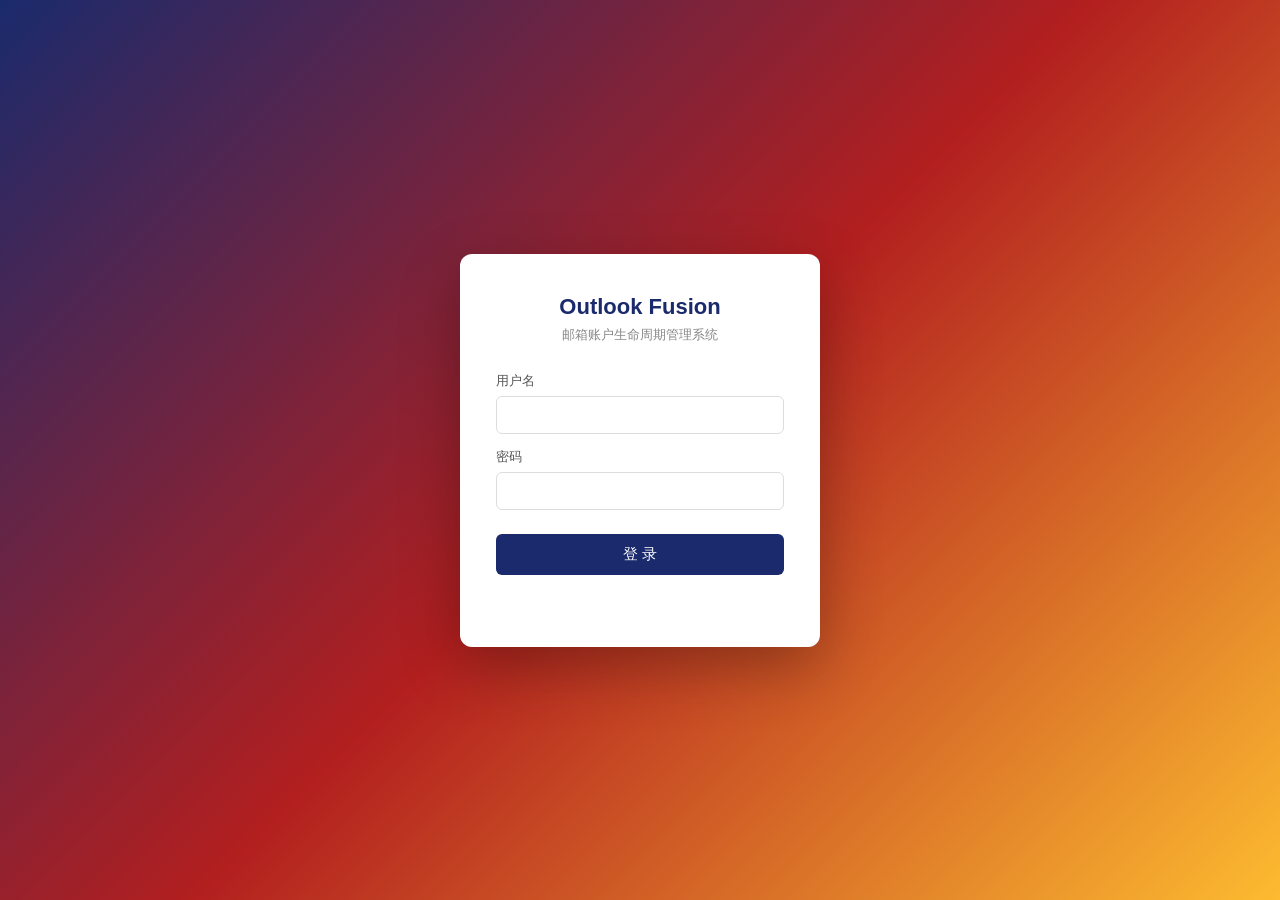
==== static/login.html @ 4477faa4 "P5+P6: 安全层 + Web UI + 收尾 安全层: - security/sessions.py: 内存 TTL 会话存储（滑动过期） - security/rate_limit.py: 登录" ====
<!DOCTYPE html>
<html lang="zh-CN">
<head>
<meta charset="UTF-8">
<meta name="viewport" content="width=device-width, initial-scale=1.0">
<title>Outlook Fusion - 登录</title>
<style>
  * { box-sizing: border-box; margin: 0; padding: 0; }
  body {
    font-family: -apple-system, "Segoe UI", "Microsoft YaHei", sans-serif;
    background: linear-gradient(135deg, #1a2a6c 0%, #b21f1f 50%, #fdbb30 100%);
    min-height: 100vh; display: flex; align-items: center; justify-content: center;
  }
  .card {
    background: #fff; border-radius: 12px; padding: 40px 36px; width: 360px;
    box-shadow: 0 20px 60px rgba(0,0,0,.3);
  }
  h1 { font-size: 22px; text-align: center; margin-bottom: 6px; color: #1a2a6c; }
  .sub { text-align: center; color: #888; font-size: 13px; margin-bottom: 28px; }
  label { display: block; font-size: 13px; color: #555; margin: 14px 0 6px; }
  input {
    width: 100%; padding: 10px 12px; border: 1px solid #ddd; border-radius: 6px;
    font-size: 14px; outline: none; transition: border .2s;
  }
  input:focus { border-color: #1a2a6c; }
  button {
    width: 100%; margin-top: 24px; padding: 11px; border: none; border-radius: 6px;
    background: #1a2a6c; color: #fff; font-size: 15px; cursor: pointer; transition: opacity .2s;
  }
  button:hover { opacity: .88; }
  .error { color: #c0392b; font-size: 13px; margin-top: 14px; text-align: center; min-height: 18px; }
</style>
</head>
<body>
<div class="card">
  <h1>Outlook Fusion</h1>
  <div class="sub">邮箱账户生命周期管理系统</div>
  <form id="loginForm">
    <label for="username">用户名</label>
    <input id="username" autocomplete="username" required>
    <label for="password">密码</label>
    <input id="password" type="password" autocomplete="current-password" required>
    <button type="submit">登 录</button>
    <div class="error" id="error"></div>
  </form>
</div>
<script>
document.getElementById('loginForm').addEventListener('submit', async (e) => {
  e.preventDefault();
  const err = document.getElementById('error');
  err.textContent = '';
  try {
    const res = await fetch('/api/auth/login', {
      method: 'POST',
      headers: {'Content-Type': 'application/json'},
      body: JSON.stringify({
        username: document.getElementById('username').value,
        password: document.getElementById('password').value,
      }),
    });
    if (res.ok) { window.location.href = '/'; }
    else {
      const data = await res.json().catch(() => ({}));
      err.textContent = data.detail || '登录失败';
    }
  } catch (ex) { err.textContent = '网络错误: ' + ex.message; }
});
</script>
</body>
</html>
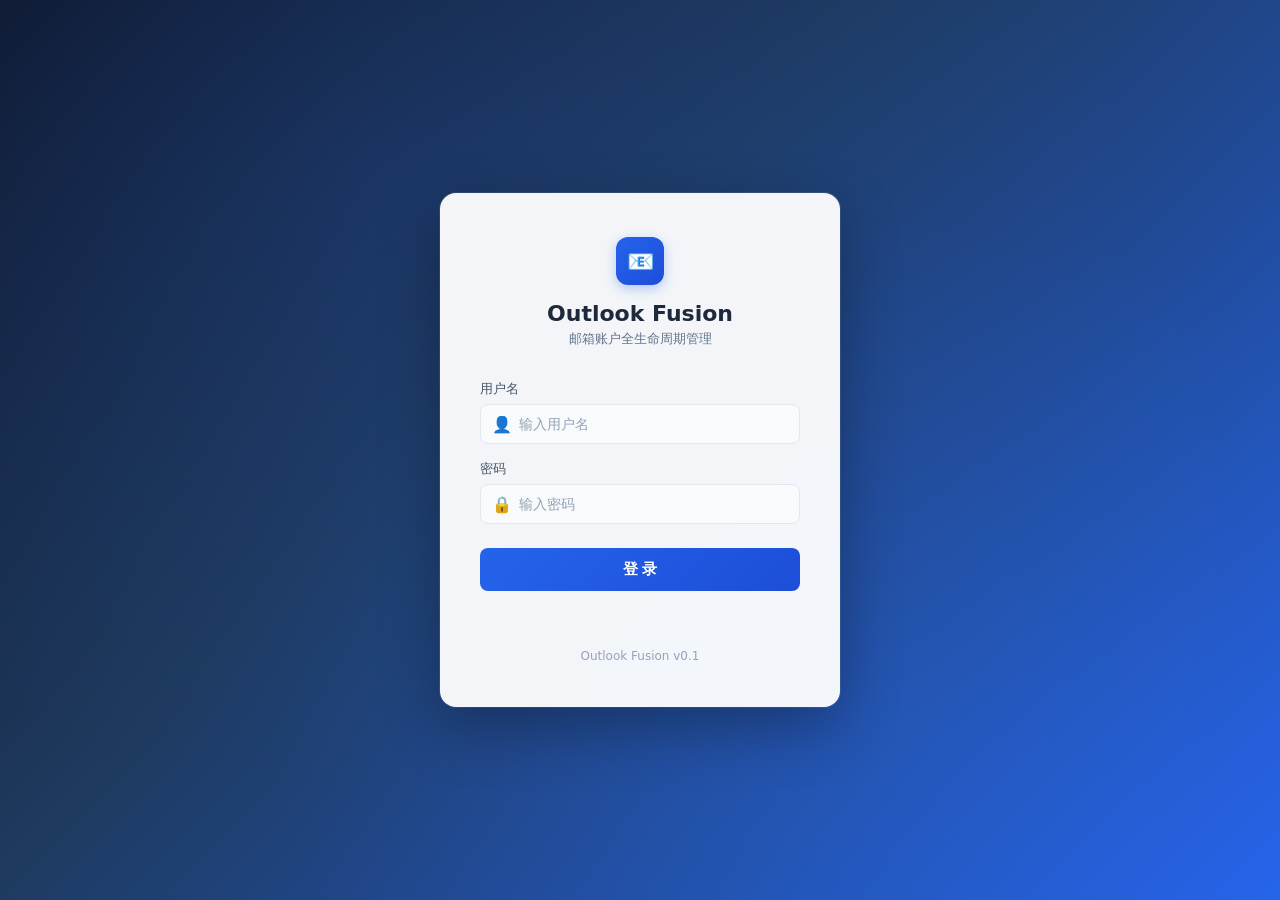
==== commit e501c802: "P7: 运行时修复 + UI 重构 + Docker 部署配置 - 修复 get_session 提交/回滚、IMAP xoauth2、缺失邮件详情路由、限流配置引用 - 新增 strip_html " ====
--- a/static/login.html
+++ b/static/login.html
@@ -5,50 +5,127 @@
 <meta name="viewport" content="width=device-width, initial-scale=1.0">
 <title>Outlook Fusion - 登录</title>
 <style>
-  * { box-sizing: border-box; margin: 0; padding: 0; }
+  *, *::before, *::after { box-sizing: border-box; margin: 0; padding: 0; }
   body {
-    font-family: -apple-system, "Segoe UI", "Microsoft YaHei", sans-serif;
-    background: linear-gradient(135deg, #1a2a6c 0%, #b21f1f 50%, #fdbb30 100%);
+    font-family: -apple-system, "Segoe UI", "Microsoft YaHei", system-ui, sans-serif;
+    background: linear-gradient(135deg, #0f172a 0%, #1e3a5f 40%, #2563eb 100%);
     min-height: 100vh; display: flex; align-items: center; justify-content: center;
+    padding: 20px; position: relative; overflow: hidden;
   }
+  body::before {
+    content: ''; position: absolute; inset: 0;
+    background: radial-gradient(ellipse at 30% 20%, rgba(37,99,235,.15) 0%, transparent 60%),
+                radial-gradient(ellipse at 70% 80%, rgba(59,130,246,.1) 0%, transparent 50%);
+    pointer-events: none;
+  }
+
+  @keyframes fadeUp {
+    from { opacity: 0; transform: translateY(16px) scale(.98); }
+    to { opacity: 1; transform: translateY(0) scale(1); }
+  }
+  @keyframes fadeIn {
+    from { opacity: 0; }
+    to { opacity: 1; }
+  }
+  @keyframes shake {
+    0%, 100% { transform: translateX(0); }
+    20% { transform: translateX(-6px); }
+    40% { transform: translateX(6px); }
+    60% { transform: translateX(-4px); }
+    80% { transform: translateX(4px); }
+  }
+
   .card {
-    background: #fff; border-radius: 12px; padding: 40px 36px; width: 360px;
-    box-shadow: 0 20px 60px rgba(0,0,0,.3);
+    background: rgba(255,255,255,.95); backdrop-filter: blur(20px);
+    border-radius: 16px; padding: 44px 40px; width: 100%; max-width: 400px;
+    box-shadow: 0 20px 60px rgba(0,0,0,.3), 0 0 0 1px rgba(255,255,255,.1);
+    animation: fadeUp .5s cubic-bezier(0.16, 1, 0.3, 1) both;
+    position: relative; z-index: 1;
   }
-  h1 { font-size: 22px; text-align: center; margin-bottom: 6px; color: #1a2a6c; }
-  .sub { text-align: center; color: #888; font-size: 13px; margin-bottom: 28px; }
-  label { display: block; font-size: 13px; color: #555; margin: 14px 0 6px; }
+  .logo {
+    width: 48px; height: 48px; background: linear-gradient(135deg, #2563eb, #1d4ed8);
+    border-radius: 12px; display: flex; align-items: center; justify-content: center;
+    margin: 0 auto 16px; font-size: 22px; color: #fff;
+    box-shadow: 0 4px 12px rgba(37,99,235,.3);
+  }
+  h1 { font-size: 22px; text-align: center; color: #1e293b; font-weight: 700; }
+  .sub { text-align: center; color: #64748b; font-size: 13px; margin: 4px 0 32px; }
+  label { display: block; font-size: 13px; font-weight: 500; color: #475569; margin: 16px 0 6px; }
+  .input-wrap { position: relative; }
+  .input-wrap .icon {
+    position: absolute; left: 12px; top: 50%; transform: translateY(-50%);
+    color: #94a3b8; font-size: 16px; pointer-events: none; transition: color .2s;
+  }
   input {
-    width: 100%; padding: 10px 12px; border: 1px solid #ddd; border-radius: 6px;
-    font-size: 14px; outline: none; transition: border .2s;
+    width: 100%; padding: 11px 12px 11px 38px; border: 1.5px solid #e2e8f0; border-radius: 8px;
+    font-size: 14px; outline: none; transition: all .2s;
+    background: #f8fafc; color: #1e293b;
   }
-  input:focus { border-color: #1a2a6c; }
+  input:hover { border-color: #cbd5e1; }
+  input:focus {
+    border-color: #2563eb; background: #fff;
+    box-shadow: 0 0 0 3px rgba(37,99,235,.12);
+  }
+  input::placeholder { color: #94a3b8; }
   button {
-    width: 100%; margin-top: 24px; padding: 11px; border: none; border-radius: 6px;
-    background: #1a2a6c; color: #fff; font-size: 15px; cursor: pointer; transition: opacity .2s;
+    width: 100%; margin-top: 24px; padding: 12px; border: none; border-radius: 8px;
+    background: linear-gradient(135deg, #2563eb, #1d4ed8);
+    color: #fff; font-size: 15px; font-weight: 600; cursor: pointer;
+    transition: all .2s; position: relative; overflow: hidden;
   }
-  button:hover { opacity: .88; }
-  .error { color: #c0392b; font-size: 13px; margin-top: 14px; text-align: center; min-height: 18px; }
+  button:hover { transform: translateY(-1px); box-shadow: 0 4px 14px rgba(37,99,235,.35); }
+  button:active { transform: translateY(0); }
+  button:disabled { opacity: .6; cursor: not-allowed; transform: none; }
+  .btn-spinner {
+    display: none; width: 18px; height: 18px; border: 2px solid rgba(255,255,255,.3);
+    border-top-color: #fff; border-radius: 50%; animation: spin .6s linear infinite;
+    margin: 0 auto;
+  }
+  button.loading .btn-text { display: none; }
+  button.loading .btn-spinner { display: block; }
+  @keyframes spin { to { transform: rotate(360deg); } }
+
+  .error {
+    color: #ef4444; font-size: 13px; margin-top: 14px; text-align: center;
+    min-height: 20px; transition: all .2s;
+  }
+  .error.shake { animation: shake .4s ease; }
+  .footer { text-align: center; margin-top: 24px; font-size: 12px; color: #94a3b8; }
 </style>
 </head>
 <body>
 <div class="card">
+  <div class="logo">📧</div>
   <h1>Outlook Fusion</h1>
-  <div class="sub">邮箱账户生命周期管理系统</div>
+  <div class="sub">邮箱账户全生命周期管理</div>
   <form id="loginForm">
     <label for="username">用户名</label>
-    <input id="username" autocomplete="username" required>
+    <div class="input-wrap">
+      <span class="icon">👤</span>
+      <input id="username" placeholder="输入用户名" autocomplete="username" required>
+    </div>
     <label for="password">密码</label>
-    <input id="password" type="password" autocomplete="current-password" required>
-    <button type="submit">登 录</button>
+    <div class="input-wrap">
+      <span class="icon">🔒</span>
+      <input id="password" type="password" placeholder="输入密码" autocomplete="current-password" required>
+    </div>
+    <button type="submit" id="loginBtn">
+      <span class="btn-text">登 录</span>
+      <div class="btn-spinner"></div>
+    </button>
     <div class="error" id="error"></div>
   </form>
+  <div class="footer">Outlook Fusion v0.1</div>
 </div>
 <script>
-document.getElementById('loginForm').addEventListener('submit', async (e) => {
+const form = document.getElementById('loginForm');
+const btn = document.getElementById('loginBtn');
+const err = document.getElementById('error');
+
+form.addEventListener('submit', async (e) => {
   e.preventDefault();
-  const err = document.getElementById('error');
-  err.textContent = '';
+  err.textContent = ''; err.classList.remove('shake');
+  btn.classList.add('loading');
   try {
     const res = await fetch('/api/auth/login', {
       method: 'POST',
@@ -58,13 +135,21 @@
         password: document.getElementById('password').value,
       }),
     });
-    if (res.ok) { window.location.href = '/'; }
-    else {
+    if (res.ok) {
+      btn.classList.remove('loading');
+      btn.querySelector('.btn-text').textContent = '✓ 登录成功';
+      setTimeout(() => { window.location.href = '/'; }, 300);
+    } else {
       const data = await res.json().catch(() => ({}));
-      err.textContent = data.detail || '登录失败';
+      err.textContent = data.detail || '用户名或密码错误';
+      err.classList.add('shake');
     }
-  } catch (ex) { err.textContent = '网络错误: ' + ex.message; }
+  } catch (ex) {
+    err.textContent = '网络错误: ' + ex.message;
+    err.classList.add('shake');
+  }
+  btn.classList.remove('loading');
 });
 </script>
 </body>
-</html>
+</html>
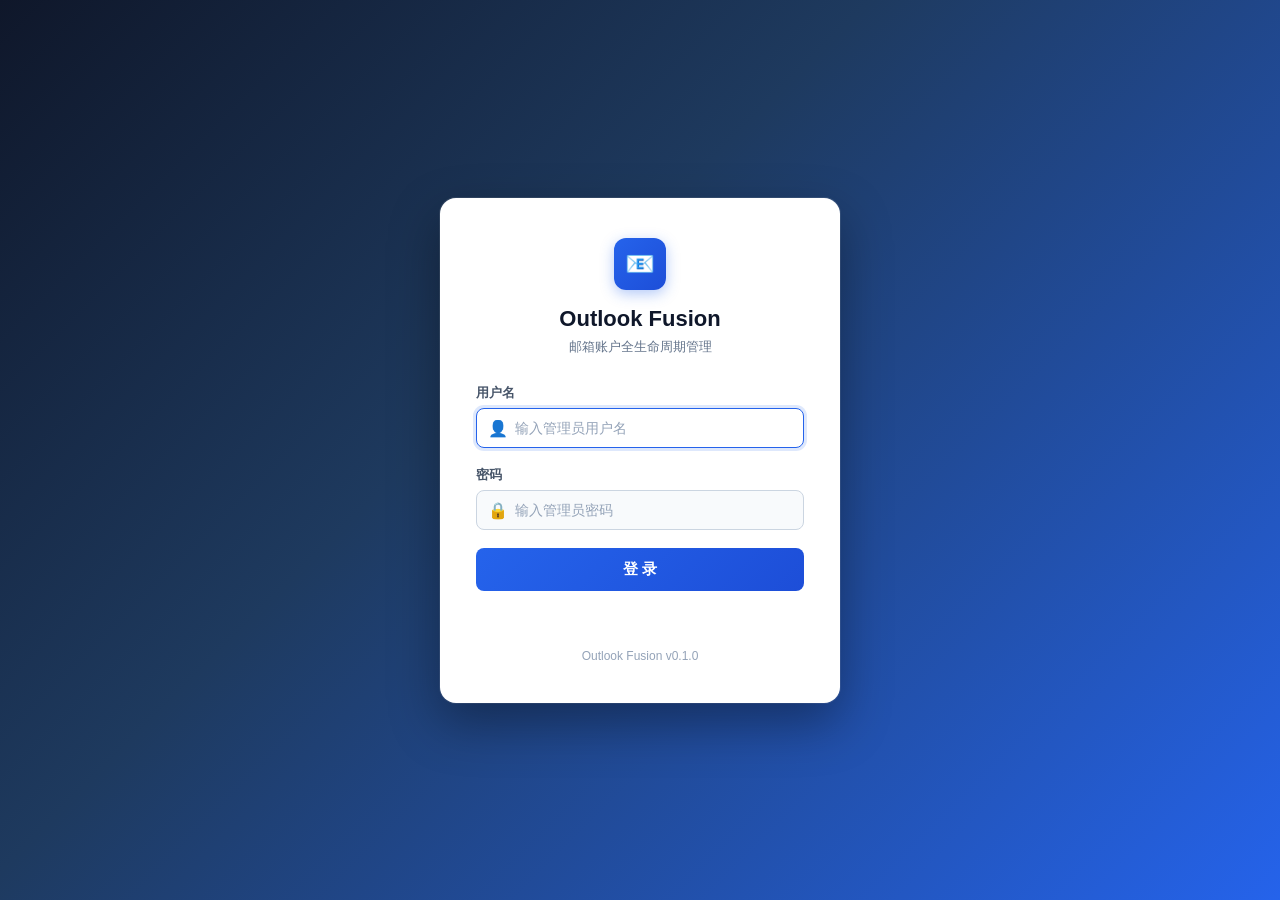
==== commit d088cbd4: "feat: implement account management dashboard, OAuth token caching, and backend email utilities" ====
--- a/static/login.html
+++ b/static/login.html
@@ -6,149 +6,170 @@
 <title>Outlook Fusion - 登录</title>
 <style>
   *, *::before, *::after { box-sizing: border-box; margin: 0; padding: 0; }
+  html, body {
+    width: 100%; min-height: 100%; height: 100%;
+    font-family: -apple-system, BlinkMacSystemFont, "Segoe UI", Roboto, "PingFang SC", "Microsoft YaHei", sans-serif;
+    background-color: #0f172a;
+    background: linear-gradient(135deg, #0f172a 0%, #1e3a5f 40%, #2563eb 100%);
+    color: #1e293b;
+  }
   body {
-    font-family: -apple-system, "Segoe UI", "Microsoft YaHei", system-ui, sans-serif;
-    background: linear-gradient(135deg, #0f172a 0%, #1e3a5f 40%, #2563eb 100%);
-    min-height: 100vh; display: flex; align-items: center; justify-content: center;
-    padding: 20px; position: relative; overflow: hidden;
-  }
-  body::before {
-    content: ''; position: absolute; inset: 0;
-    background: radial-gradient(ellipse at 30% 20%, rgba(37,99,235,.15) 0%, transparent 60%),
-                radial-gradient(ellipse at 70% 80%, rgba(59,130,246,.1) 0%, transparent 50%);
-    pointer-events: none;
+    display: flex; align-items: center; justify-content: center;
+    padding: 20px;
   }
 
   @keyframes fadeUp {
-    from { opacity: 0; transform: translateY(16px) scale(.98); }
-    to { opacity: 1; transform: translateY(0) scale(1); }
+    from { opacity: 0; transform: translateY(16px); }
+    to { opacity: 1; transform: translateY(0); }
   }
-  @keyframes fadeIn {
-    from { opacity: 0; }
-    to { opacity: 1; }
-  }
+  @keyframes spin { to { transform: rotate(360deg); } }
   @keyframes shake {
     0%, 100% { transform: translateX(0); }
-    20% { transform: translateX(-6px); }
-    40% { transform: translateX(6px); }
-    60% { transform: translateX(-4px); }
-    80% { transform: translateX(4px); }
+    20%, 60% { transform: translateX(-5px); }
+    40%, 80% { transform: translateX(5px); }
   }
 
-  .card {
-    background: rgba(255,255,255,.95); backdrop-filter: blur(20px);
-    border-radius: 16px; padding: 44px 40px; width: 100%; max-width: 400px;
-    box-shadow: 0 20px 60px rgba(0,0,0,.3), 0 0 0 1px rgba(255,255,255,.1);
-    animation: fadeUp .5s cubic-bezier(0.16, 1, 0.3, 1) both;
-    position: relative; z-index: 1;
+  .login-card {
+    background: #ffffff;
+    border-radius: 16px;
+    padding: 40px 36px;
+    width: 100%; max-width: 400px;
+    box-shadow: 0 20px 50px rgba(0,0,0,.35), 0 0 0 1px rgba(255,255,255,.1);
+    animation: fadeUp .4s cubic-bezier(0.16, 1, 0.3, 1) both;
   }
-  .logo {
-    width: 48px; height: 48px; background: linear-gradient(135deg, #2563eb, #1d4ed8);
+  .logo-box {
+    width: 52px; height: 52px;
+    background: linear-gradient(135deg, #2563eb, #1d4ed8);
     border-radius: 12px; display: flex; align-items: center; justify-content: center;
-    margin: 0 auto 16px; font-size: 22px; color: #fff;
-    box-shadow: 0 4px 12px rgba(37,99,235,.3);
+    margin: 0 auto 16px; font-size: 24px; color: #fff;
+    box-shadow: 0 4px 14px rgba(37,99,235,.35);
   }
-  h1 { font-size: 22px; text-align: center; color: #1e293b; font-weight: 700; }
-  .sub { text-align: center; color: #64748b; font-size: 13px; margin: 4px 0 32px; }
-  label { display: block; font-size: 13px; font-weight: 500; color: #475569; margin: 16px 0 6px; }
+  h1 { font-size: 22px; text-align: center; color: #0f172a; font-weight: 700; margin-bottom: 6px; }
+  .sub { text-align: center; color: #64748b; font-size: 13px; margin-bottom: 28px; }
+  
+  .form-group { margin-bottom: 18px; }
+  label { display: block; font-size: 13px; font-weight: 600; color: #475569; margin-bottom: 6px; }
   .input-wrap { position: relative; }
   .input-wrap .icon {
     position: absolute; left: 12px; top: 50%; transform: translateY(-50%);
-    color: #94a3b8; font-size: 16px; pointer-events: none; transition: color .2s;
+    font-size: 16px; color: #94a3b8; pointer-events: none;
   }
   input {
-    width: 100%; padding: 11px 12px 11px 38px; border: 1.5px solid #e2e8f0; border-radius: 8px;
+    width: 100%; padding: 11px 12px 11px 38px; border: 1.5px solid #cbd5e1; border-radius: 8px;
     font-size: 14px; outline: none; transition: all .2s;
-    background: #f8fafc; color: #1e293b;
+    background: #f8fafc; color: #0f172a;
   }
-  input:hover { border-color: #cbd5e1; }
   input:focus {
-    border-color: #2563eb; background: #fff;
-    box-shadow: 0 0 0 3px rgba(37,99,235,.12);
+    border-color: #2563eb; background: #ffffff;
+    box-shadow: 0 0 0 3px rgba(37,99,235,.15);
   }
   input::placeholder { color: #94a3b8; }
+  
   button {
-    width: 100%; margin-top: 24px; padding: 12px; border: none; border-radius: 8px;
+    width: 100%; margin-top: 10px; padding: 12px; border: none; border-radius: 8px;
     background: linear-gradient(135deg, #2563eb, #1d4ed8);
     color: #fff; font-size: 15px; font-weight: 600; cursor: pointer;
-    transition: all .2s; position: relative; overflow: hidden;
+    transition: all .2s; display: flex; align-items: center; justify-content: center; gap: 8px;
   }
   button:hover { transform: translateY(-1px); box-shadow: 0 4px 14px rgba(37,99,235,.35); }
   button:active { transform: translateY(0); }
   button:disabled { opacity: .6; cursor: not-allowed; transform: none; }
-  .btn-spinner {
-    display: none; width: 18px; height: 18px; border: 2px solid rgba(255,255,255,.3);
+  
+  .spinner {
+    width: 18px; height: 18px; border: 2px solid rgba(255,255,255,.3);
     border-top-color: #fff; border-radius: 50%; animation: spin .6s linear infinite;
-    margin: 0 auto;
   }
-  button.loading .btn-text { display: none; }
-  button.loading .btn-spinner { display: block; }
-  @keyframes spin { to { transform: rotate(360deg); } }
 
-  .error {
+  .error-msg {
     color: #ef4444; font-size: 13px; margin-top: 14px; text-align: center;
-    min-height: 20px; transition: all .2s;
+    min-height: 20px; word-break: break-word;
   }
-  .error.shake { animation: shake .4s ease; }
+  .error-msg.shake { animation: shake .35s ease; }
   .footer { text-align: center; margin-top: 24px; font-size: 12px; color: #94a3b8; }
 </style>
 </head>
 <body>
-<div class="card">
-  <div class="logo">📧</div>
+<div class="login-card">
+  <div class="logo-box">📧</div>
   <h1>Outlook Fusion</h1>
   <div class="sub">邮箱账户全生命周期管理</div>
+  
   <form id="loginForm">
-    <label for="username">用户名</label>
-    <div class="input-wrap">
-      <span class="icon">👤</span>
-      <input id="username" placeholder="输入用户名" autocomplete="username" required>
+    <div class="form-group">
+      <label for="username">用户名</label>
+      <div class="input-wrap">
+        <span class="icon">👤</span>
+        <input id="username" placeholder="输入管理员用户名" autocomplete="username" required autofocus>
+      </div>
     </div>
-    <label for="password">密码</label>
-    <div class="input-wrap">
-      <span class="icon">🔒</span>
-      <input id="password" type="password" placeholder="输入密码" autocomplete="current-password" required>
+    
+    <div class="form-group">
+      <label for="password">密码</label>
+      <div class="input-wrap">
+        <span class="icon">🔒</span>
+        <input id="password" type="password" placeholder="输入管理员密码" autocomplete="current-password" required>
+      </div>
     </div>
+    
     <button type="submit" id="loginBtn">
-      <span class="btn-text">登 录</span>
-      <div class="btn-spinner"></div>
+      <span id="btnText">登 录</span>
+      <div id="btnSpinner" class="spinner" style="display:none;"></div>
     </button>
-    <div class="error" id="error"></div>
+    
+    <div class="error-msg" id="errorMsg"></div>
   </form>
-  <div class="footer">Outlook Fusion v0.1</div>
+  
+  <div class="footer">Outlook Fusion v0.1.0</div>
 </div>
+
 <script>
 const form = document.getElementById('loginForm');
 const btn = document.getElementById('loginBtn');
-const err = document.getElementById('error');
+const btnText = document.getElementById('btnText');
+const btnSpinner = document.getElementById('btnSpinner');
+const errMsg = document.getElementById('errorMsg');
 
 form.addEventListener('submit', async (e) => {
   e.preventDefault();
-  err.textContent = ''; err.classList.remove('shake');
-  btn.classList.add('loading');
+  errMsg.textContent = '';
+  errMsg.classList.remove('shake');
+  
+  btn.disabled = true;
+  btnText.style.display = 'none';
+  btnSpinner.style.display = 'block';
+
   try {
     const res = await fetch('/api/auth/login', {
       method: 'POST',
-      headers: {'Content-Type': 'application/json'},
+      headers: { 'Content-Type': 'application/json' },
       body: JSON.stringify({
-        username: document.getElementById('username').value,
+        username: document.getElementById('username').value.trim(),
         password: document.getElementById('password').value,
       }),
     });
+
     if (res.ok) {
-      btn.classList.remove('loading');
-      btn.querySelector('.btn-text').textContent = '✓ 登录成功';
-      setTimeout(() => { window.location.href = '/'; }, 300);
+      btnText.textContent = '✓ 登录成功';
+      btnText.style.display = 'block';
+      btnSpinner.style.display = 'none';
+      setTimeout(() => {
+        window.location.href = '/';
+      }, 250);
     } else {
       const data = await res.json().catch(() => ({}));
-      err.textContent = data.detail || '用户名或密码错误';
-      err.classList.add('shake');
+      errMsg.textContent = data.detail || '用户名或密码错误';
+      errMsg.classList.add('shake');
+      btn.disabled = false;
+      btnText.style.display = 'block';
+      btnSpinner.style.display = 'none';
     }
   } catch (ex) {
-    err.textContent = '网络错误: ' + ex.message;
-    err.classList.add('shake');
+    errMsg.textContent = '网络请求异常: ' + ex.message;
+    errMsg.classList.add('shake');
+    btn.disabled = false;
+    btnText.style.display = 'block';
+    btnSpinner.style.display = 'none';
   }
-  btn.classList.remove('loading');
 });
 </script>
 </body>
